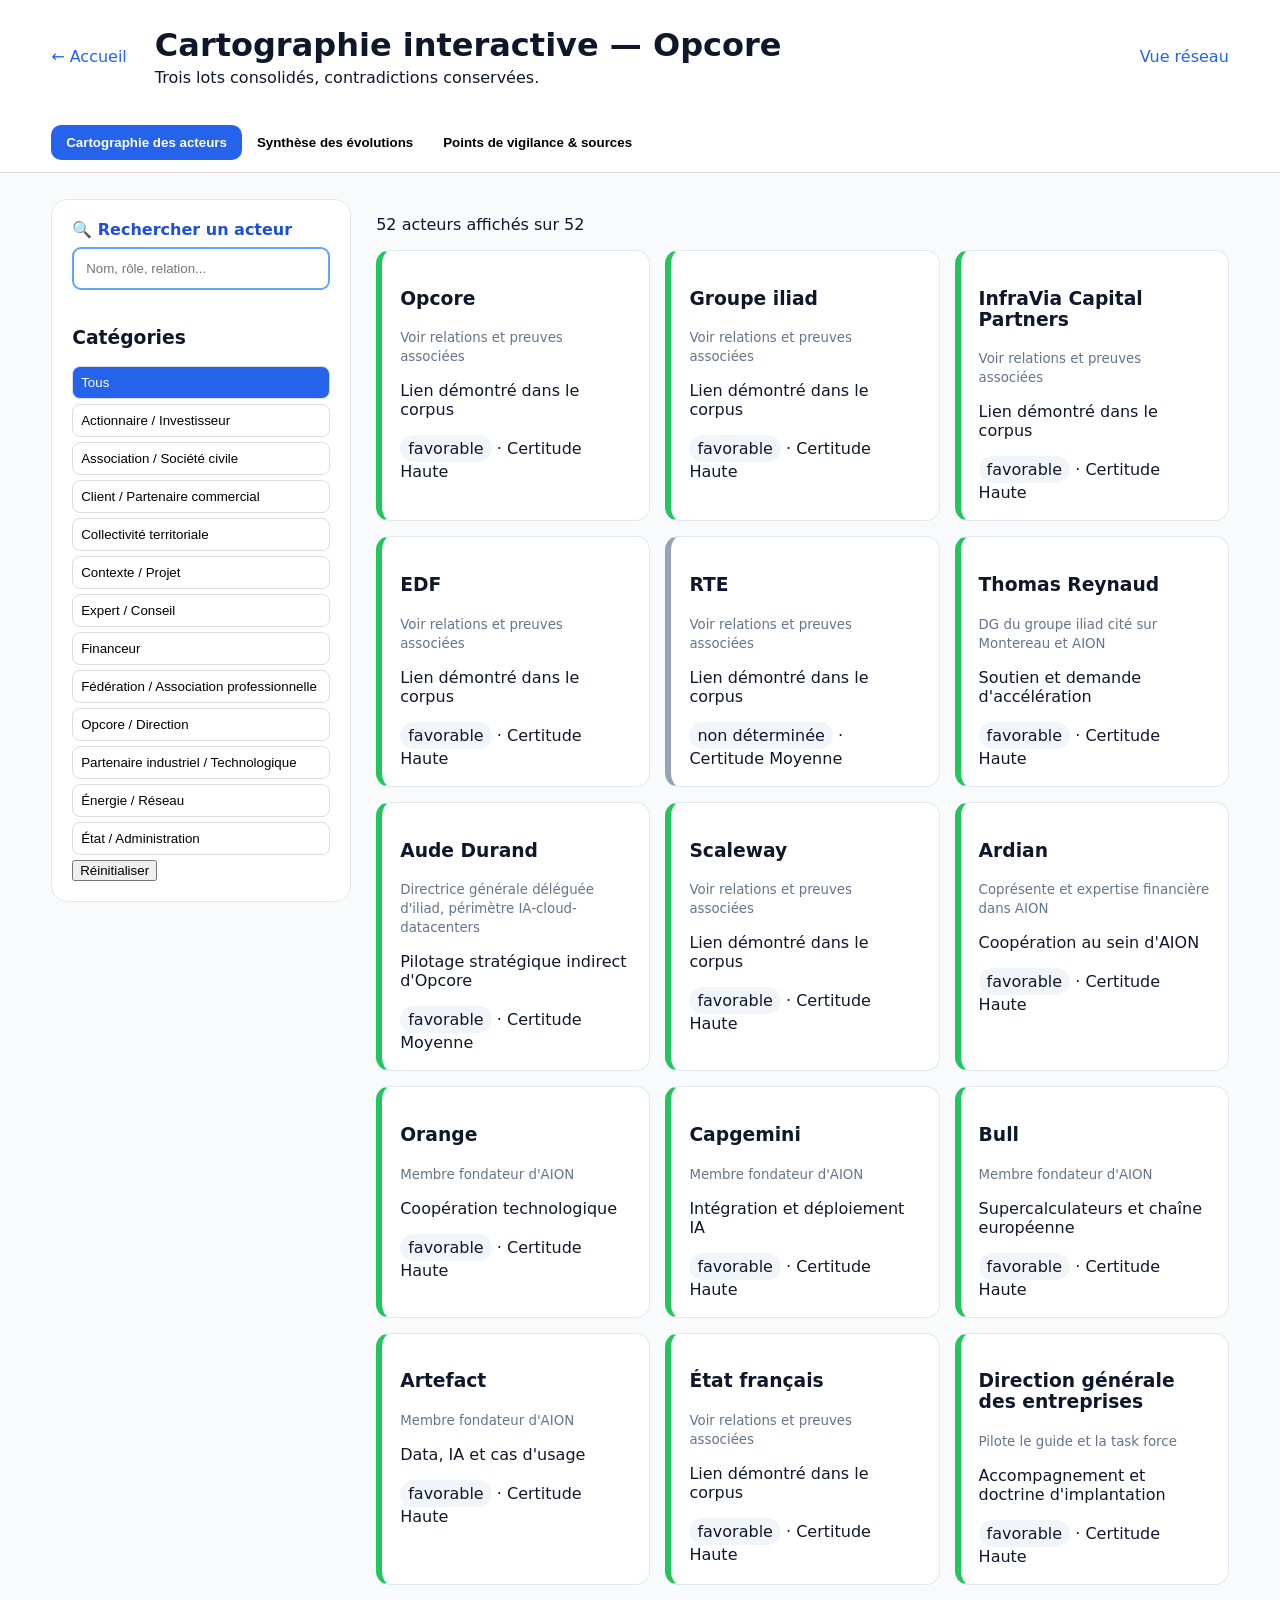
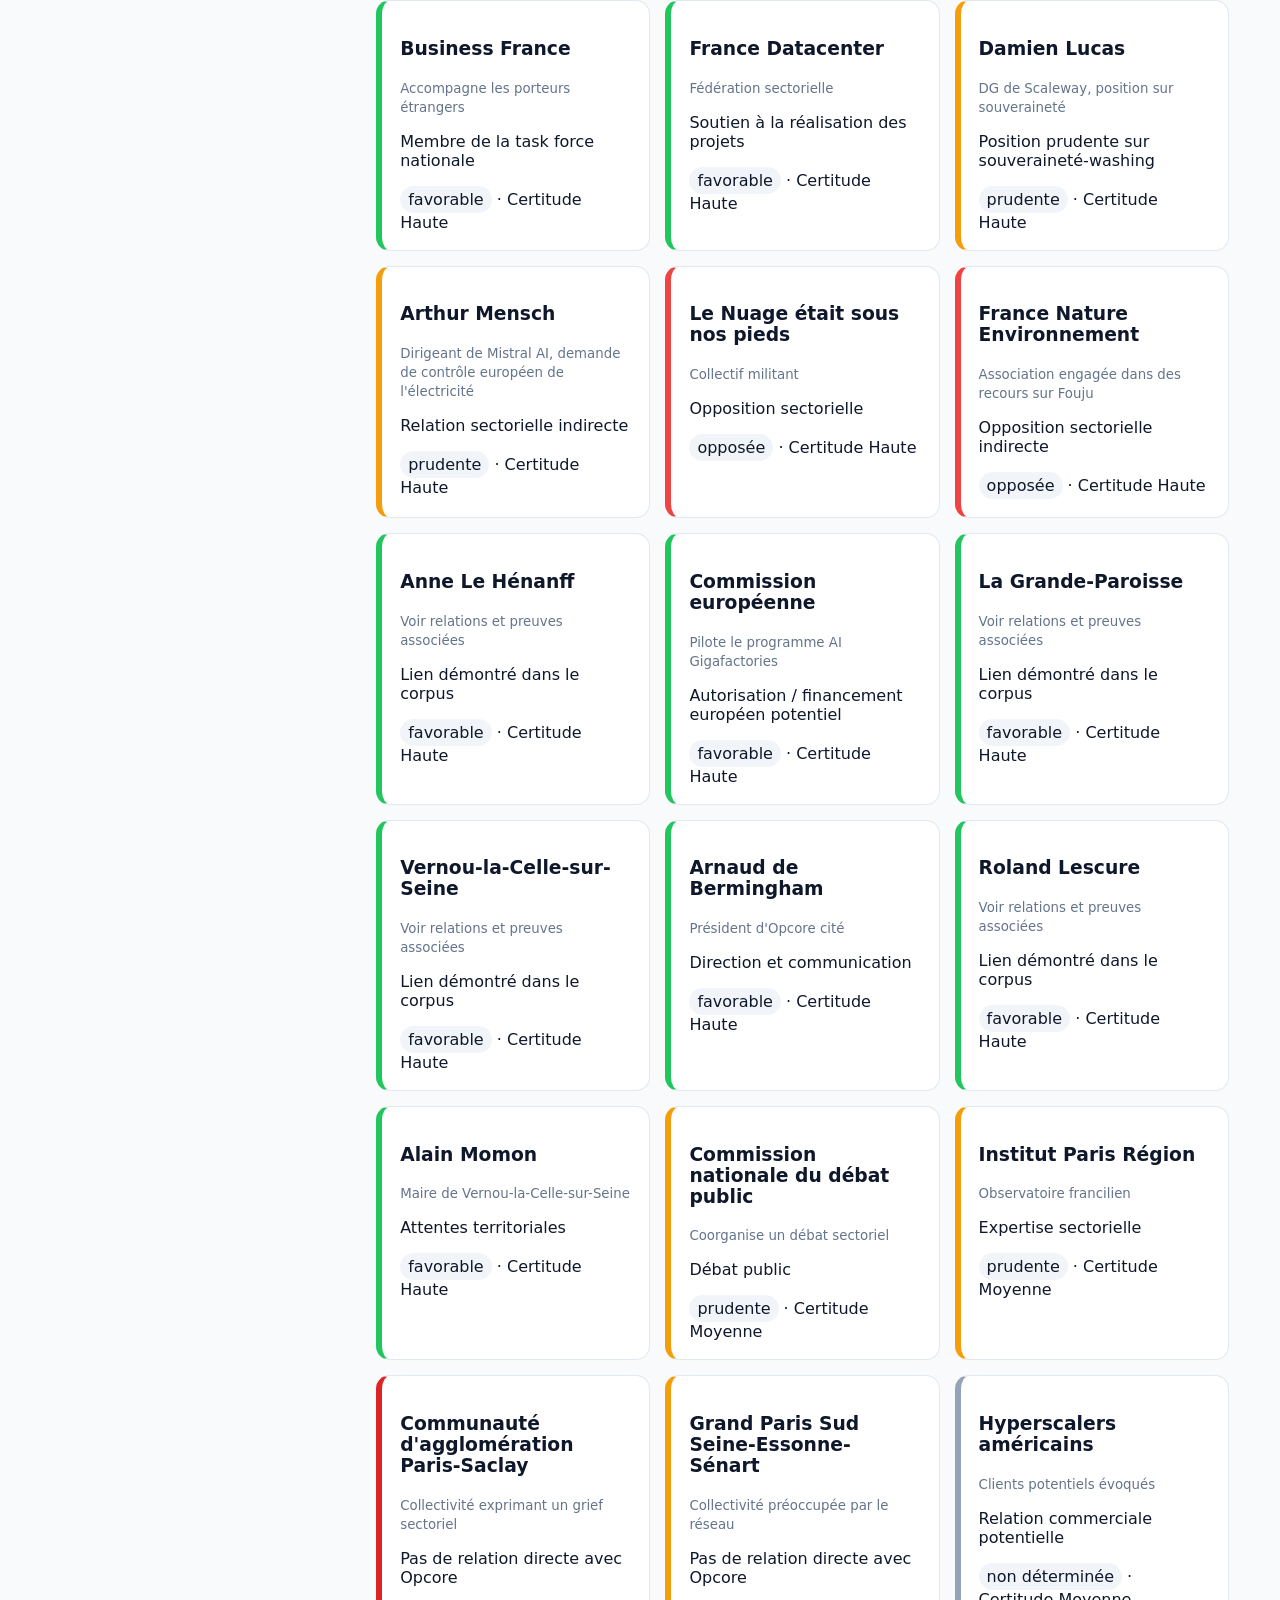
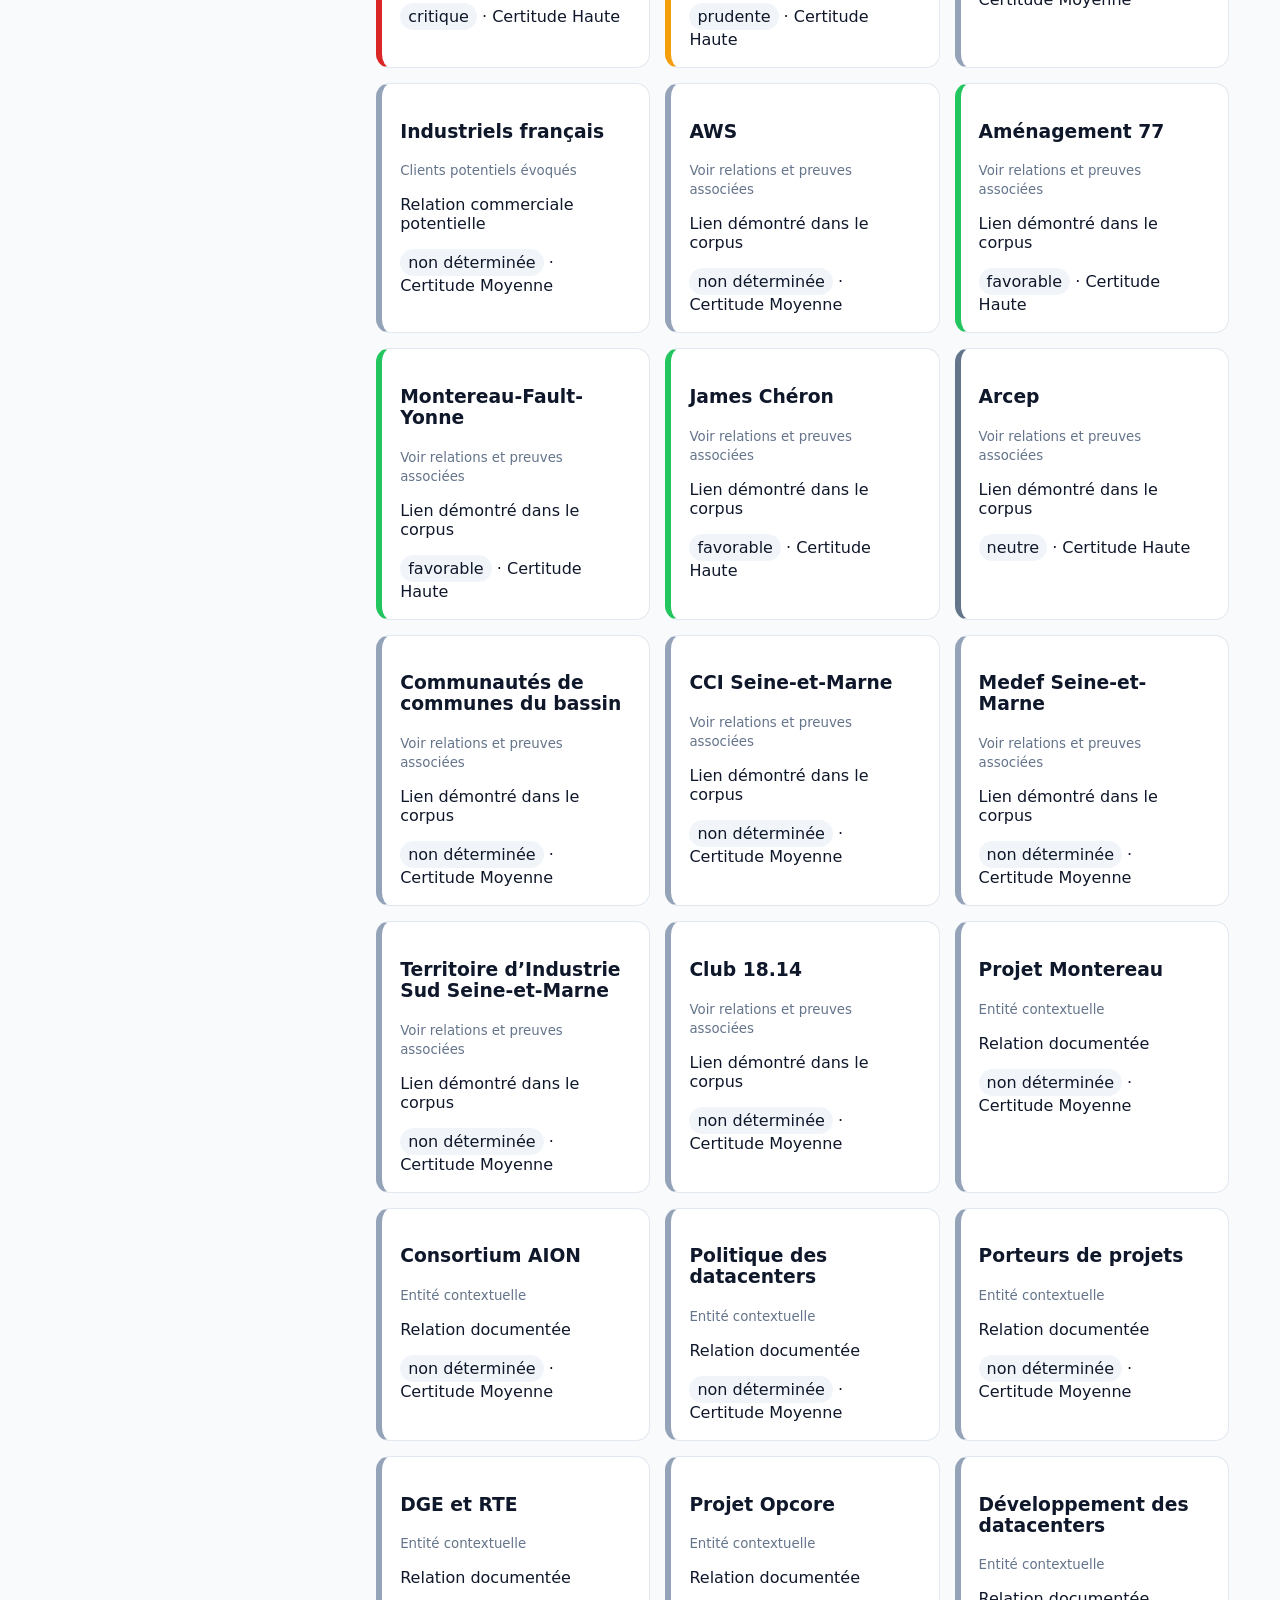
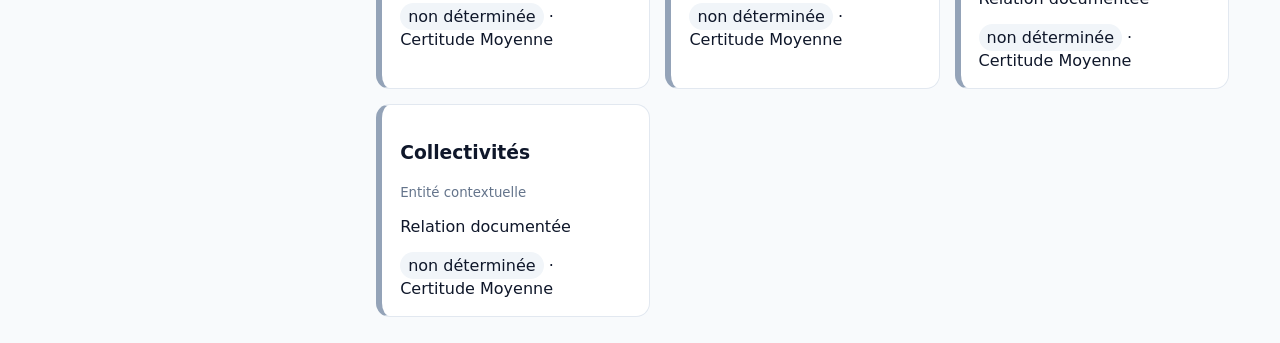
==== apps/cards/index.html @ ae8292eb "Add files via upload" ====
<!doctype html><html lang="fr"><head><meta charset="utf-8"><meta name="viewport" content="width=device-width,initial-scale=1"><title>Cartes Opcore</title><link rel="stylesheet" href="../../assets/css/common.css"><link rel="stylesheet" href="../../assets/css/cards.css"></head><body><header><a href="../../">← Accueil</a><div><h1>Cartographie interactive — Opcore</h1><p>Trois lots consolidés, contradictions conservées.</p></div><a href="../network/">Vue réseau</a></header><nav><button class="active" data-tab="actors">Cartographie des acteurs</button><button data-tab="dynamics">Synthèse des évolutions</button><button data-tab="watch">Points de vigilance & sources</button></nav><section id="actors" class="tab active"><div class="layout"><aside><label>🔍 Rechercher un acteur<input id="search" placeholder="Nom, rôle, relation..."></label><h3>Catégories</h3><div id="filters"></div><button id="reset">Réinitialiser</button></aside><main><p id="count"></p><div id="grid"></div></main></div></section><section id="dynamics" class="tab"><div id="dyn"></div></section><section id="watch" class="tab"><div class="panel"><h2>Points de vigilance</h2><div id="vigs"></div></div><div class="panel"><h2>Sources</h2><div id="srcs"></div></div></section><dialog id="modal"><button id="close">×</button><div id="detail"></div></dialog><script src="../../assets/js/data-loader.js"></script><script src="../../assets/js/cards.js"></script></body></html>
---- assets/css/common.css ----
*{box-sizing:border-box}body{margin:0;font-family:Inter,system-ui;color:#0f172a;background:#f8fafc}a{color:#2563eb;text-decoration:none}.landing{min-height:100vh;display:grid;place-items:center;background:radial-gradient(circle at top,#dbeafe,#f8fafc 55%)}.landing main{max-width:950px;padding:30px}.landing span{color:#2563eb;font-weight:800}.landing h1{font-size:clamp(2.5rem,6vw,5rem);line-height:1}.landing p{font-size:1.2rem;color:#64748b}.choices{display:grid;grid-template-columns:1fr 1fr;gap:20px}.choices a{background:#fff;padding:28px;border-radius:20px;box-shadow:0 15px 40px #0f172a18}.choices b,.choices small{display:block}.choices b{font-size:1.4rem;color:#0f172a}.choices small{color:#64748b;margin-top:8px}@media(max-width:700px){.choices{grid-template-columns:1fr}}
---- assets/css/cards.css ----
header{display:flex;gap:24px;align-items:center;padding:22px 4vw;background:white}header div{flex:1}header h1,header p{margin:4px}nav{padding:12px 4vw;background:white;border-bottom:1px solid #ddd}nav button{padding:10px 15px;border:0;border-radius:10px;background:none;font-weight:700}nav button.active{background:#2563eb;color:white}.tab{display:none;padding:26px 4vw}.tab.active{display:block}.layout{display:grid;grid-template-columns:300px 1fr;gap:25px}aside,.panel{background:white;padding:20px;border-radius:16px;border:1px solid #e2e8f0}aside{align-self:start;position:sticky;top:15px}aside label{font-weight:800;color:#1d4ed8}input{width:100%;padding:12px;margin:8px 0 18px;border:2px solid #60a5fa;border-radius:9px}.filter{display:block;width:100%;text-align:left;padding:8px;margin:5px 0;border:1px solid #ddd;border-radius:8px;background:white}.filter.active{background:#2563eb;color:white}#grid,#dyn{display:grid;grid-template-columns:repeat(auto-fill,minmax(250px,1fr));gap:15px}.card,.dynamic,.vig,.source{background:white;border:1px solid #e2e8f0;border-radius:14px;padding:18px}.card{cursor:pointer;border-left:6px solid var(--color)}.card small{color:#64748b}.badge{display:inline-block;padding:4px 8px;border-radius:99px;background:#f1f5f9}.panel{margin-bottom:20px}.vig,.source{margin:10px 0}dialog{width:min(760px,94%);border:0;border-radius:18px;padding:25px}#close{float:right}@media(max-width:800px){.layout{grid-template-columns:1fr}aside{position:static}}
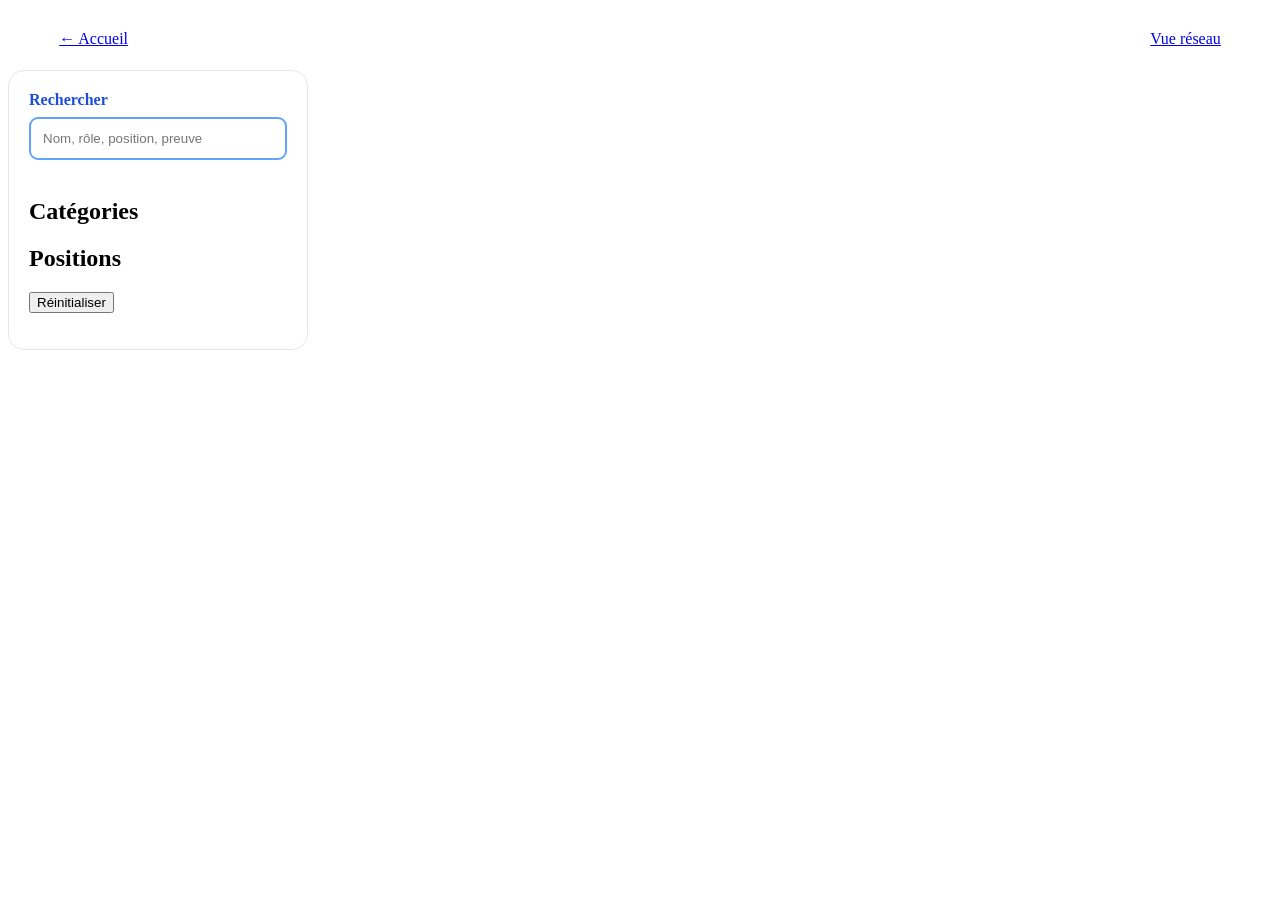
==== commit fd27b704: "Update index.html" ====
--- a/apps/cards/index.html
+++ b/apps/cards/index.html
@@ -1 +1 @@
-<!doctype html><html lang="fr"><head><meta charset="utf-8"><meta name="viewport" content="width=device-width,initial-scale=1"><title>Cartes Opcore</title><link rel="stylesheet" href="../../assets/css/common.css"><link rel="stylesheet" href="../../assets/css/cards.css"></head><body><header><a href="../../">← Accueil</a><div><h1>Cartographie interactive — Opcore</h1><p>Trois lots consolidés, contradictions conservées.</p></div><a href="../network/">Vue réseau</a></header><nav><button class="active" data-tab="actors">Cartographie des acteurs</button><button data-tab="dynamics">Synthèse des évolutions</button><button data-tab="watch">Points de vigilance & sources</button></nav><section id="actors" class="tab active"><div class="layout"><aside><label>🔍 Rechercher un acteur<input id="search" placeholder="Nom, rôle, relation..."></label><h3>Catégories</h3><div id="filters"></div><button id="reset">Réinitialiser</button></aside><main><p id="count"></p><div id="grid"></div></main></div></section><section id="dynamics" class="tab"><div id="dyn"></div></section><section id="watch" class="tab"><div class="panel"><h2>Points de vigilance</h2><div id="vigs"></div></div><div class="panel"><h2>Sources</h2><div id="srcs"></div></div></section><dialog id="modal"><button id="close">×</button><div id="detail"></div></dialog><script src="../../assets/js/data-loader.js"></script><script src="../../assets/js/cards.js"></script></body></html>+<!doctype html><html lang="fr"><head><meta charset="utf-8"><meta name="viewport" content="width=device-width,initial-scale=1"><title>Vue en cartes — Opcore</title><link rel="stylesheet" href="../../assets/css/cards.css"></head><body><header><a href="../../">← Accueil</a><div><h1 id="title"></h1><p id="subtitle"></p></div><a class="switch" href="../network/">Vue réseau</a></header><main class="layout"><aside><label>Rechercher<input id="search" type="search" placeholder="Nom, rôle, position, preuve"></label><section><h2>Catégories</h2><div id="categories"></div></section><section><h2>Positions</h2><div id="stances"></div></section><button id="reset">Réinitialiser</button><p class="data-notice" id="notice"></p></aside><section><p id="count"></p><div id="grid" class="grid"></div></section></main><dialog id="dialog"><button class="close" aria-label="Fermer">×</button><div id="detail"></div></dialog><script type="module" src="../../assets/js/cards.js"></script></body></html>
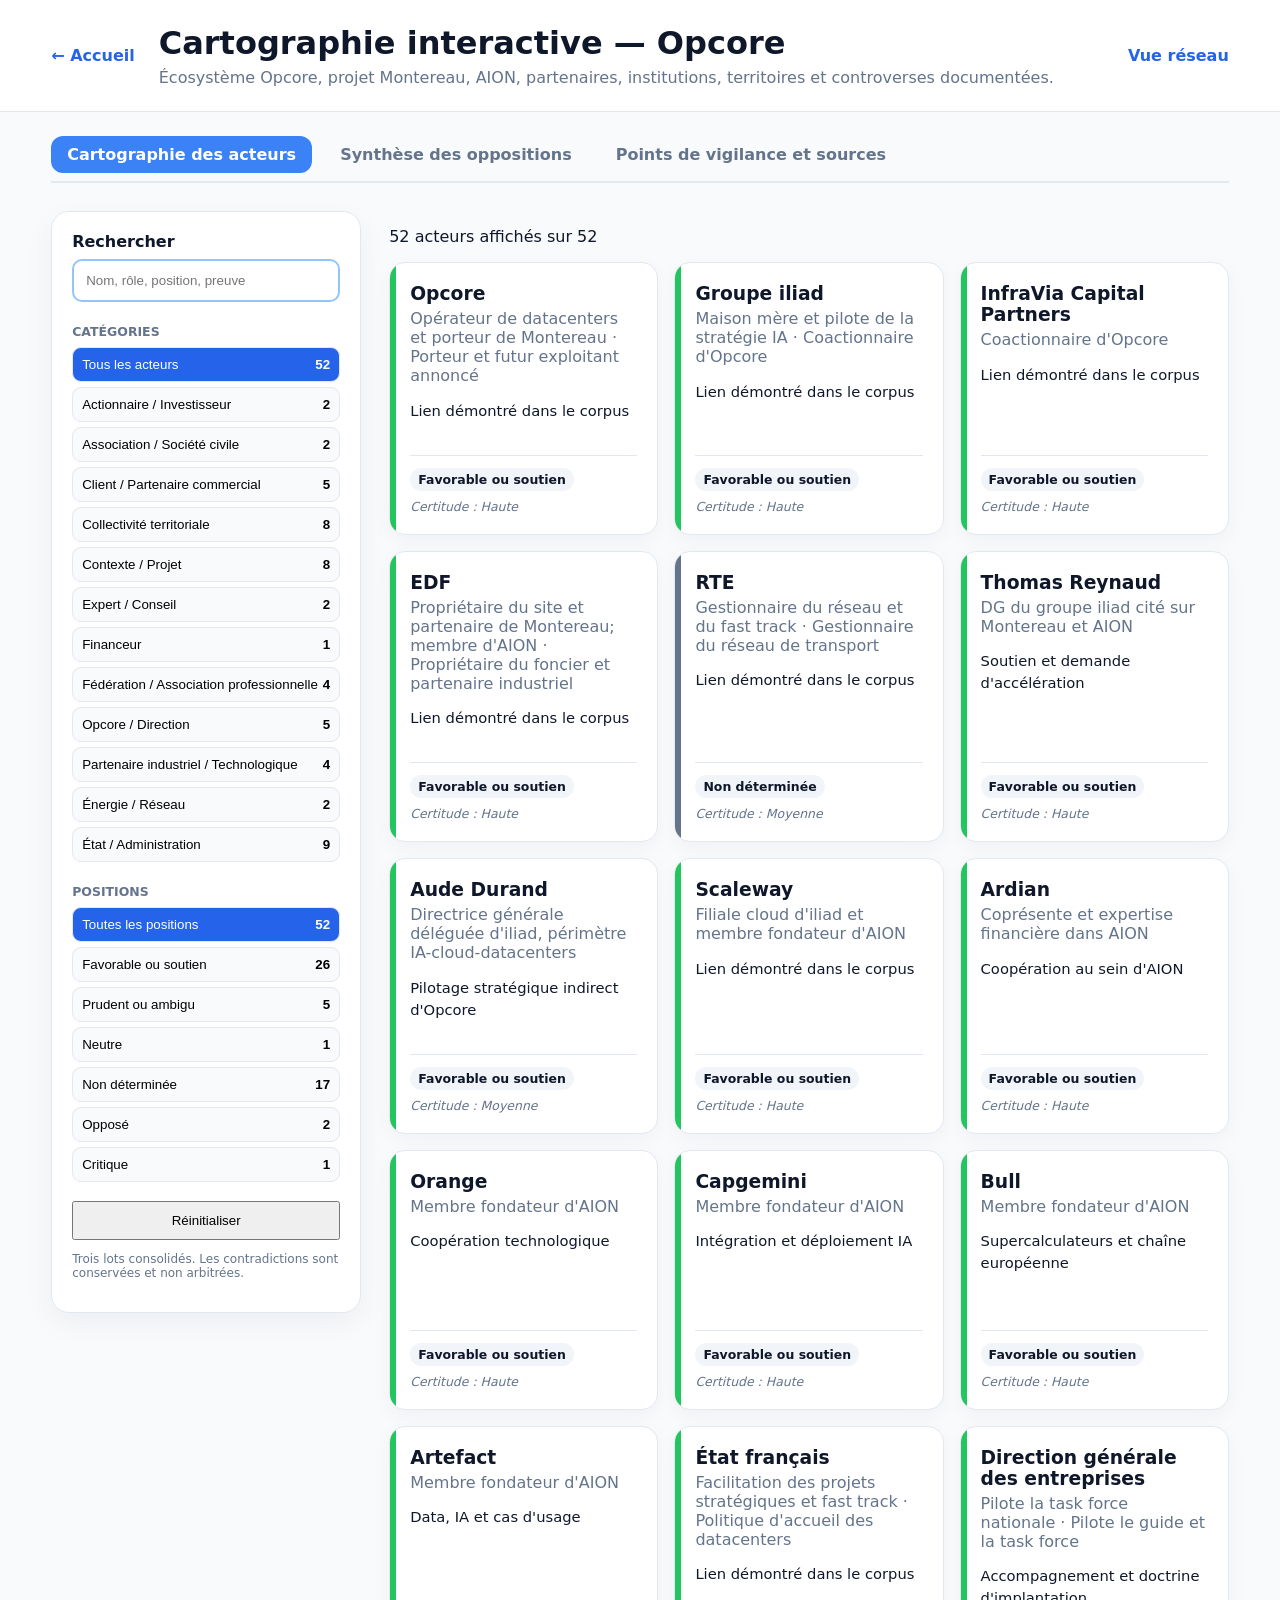
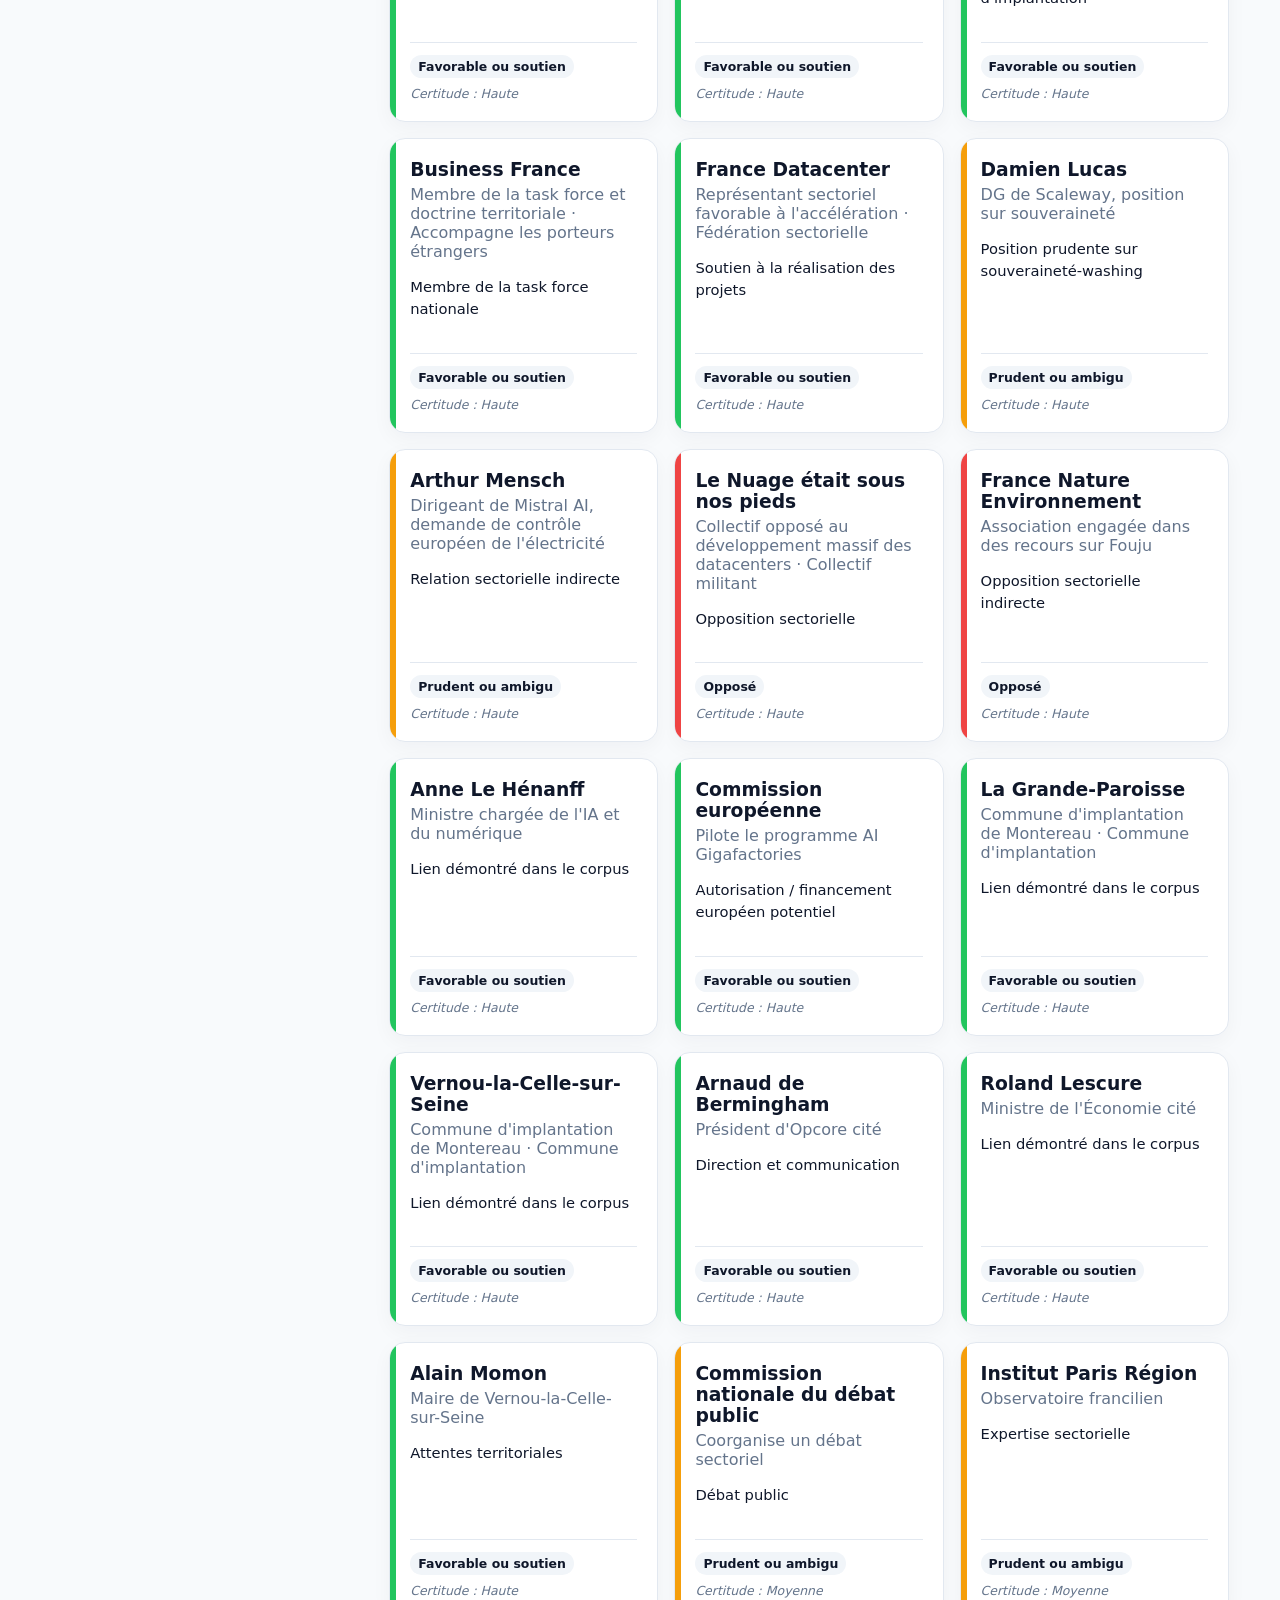
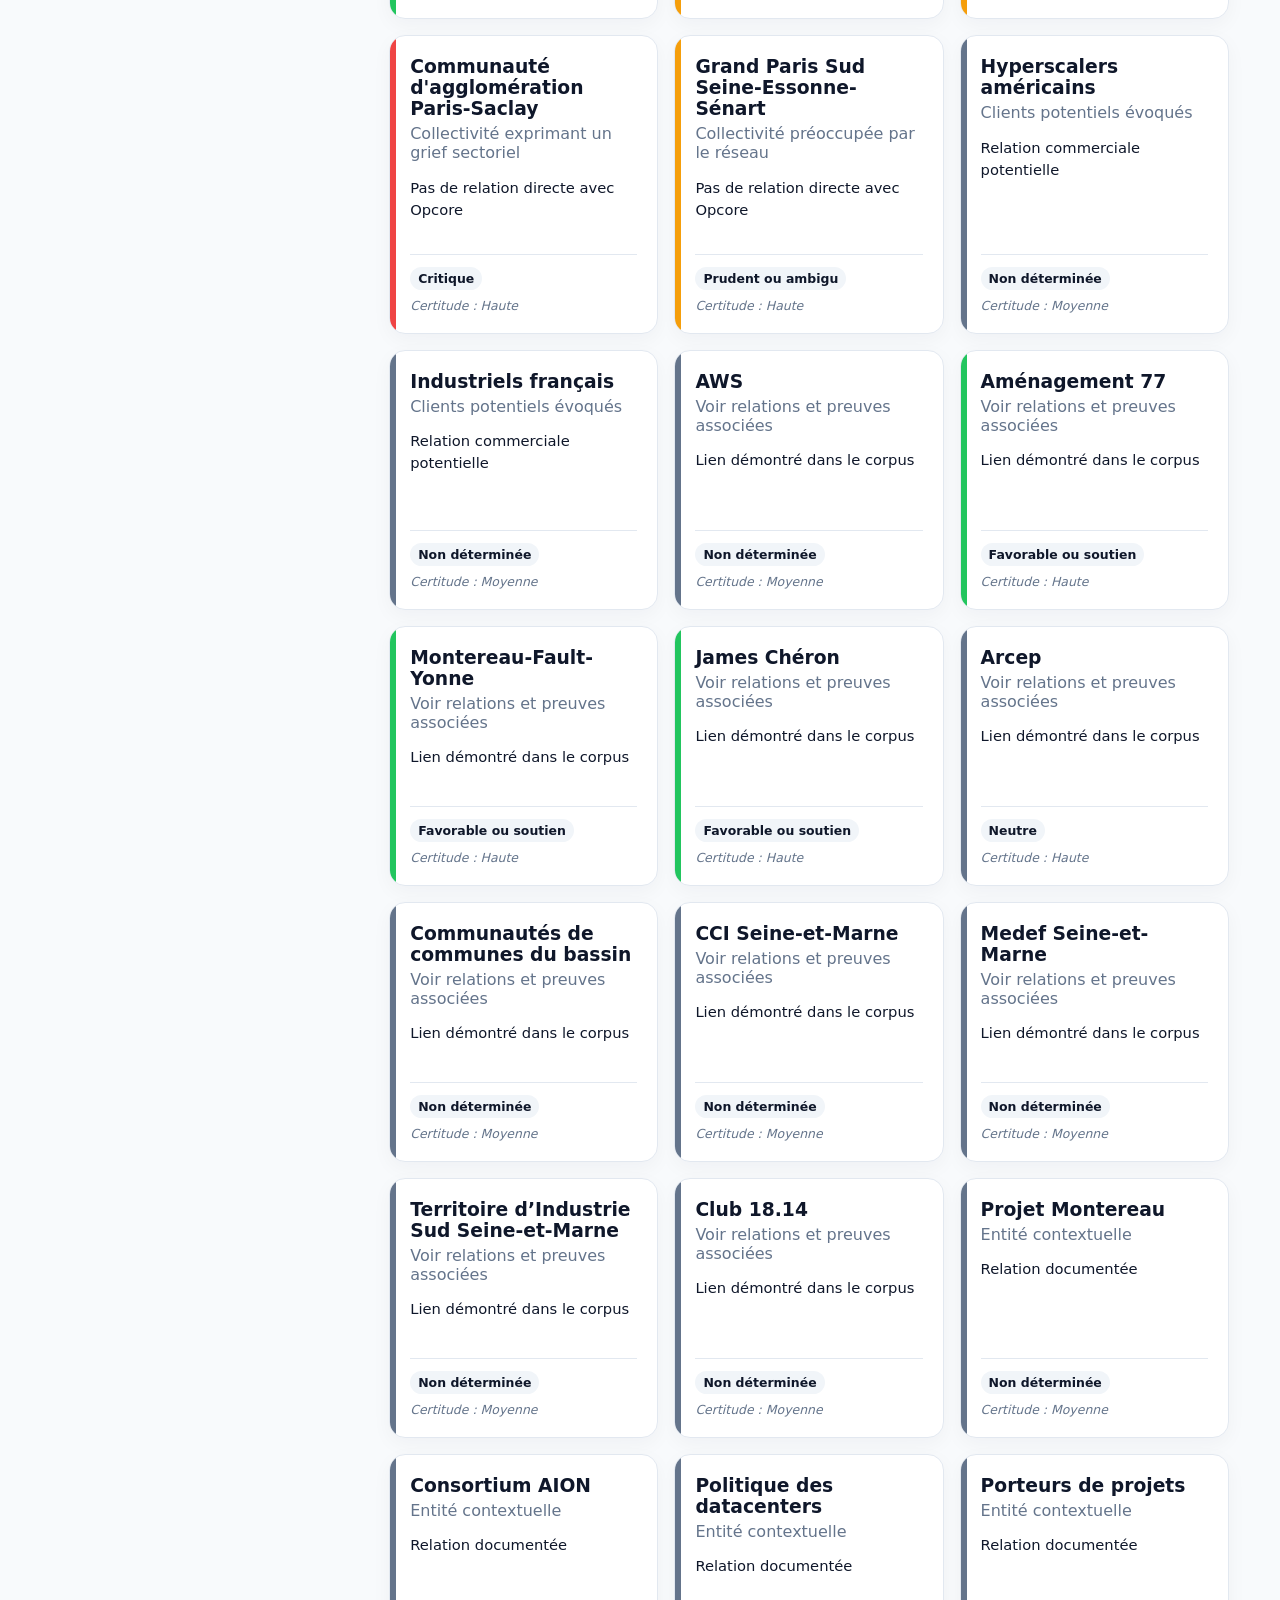
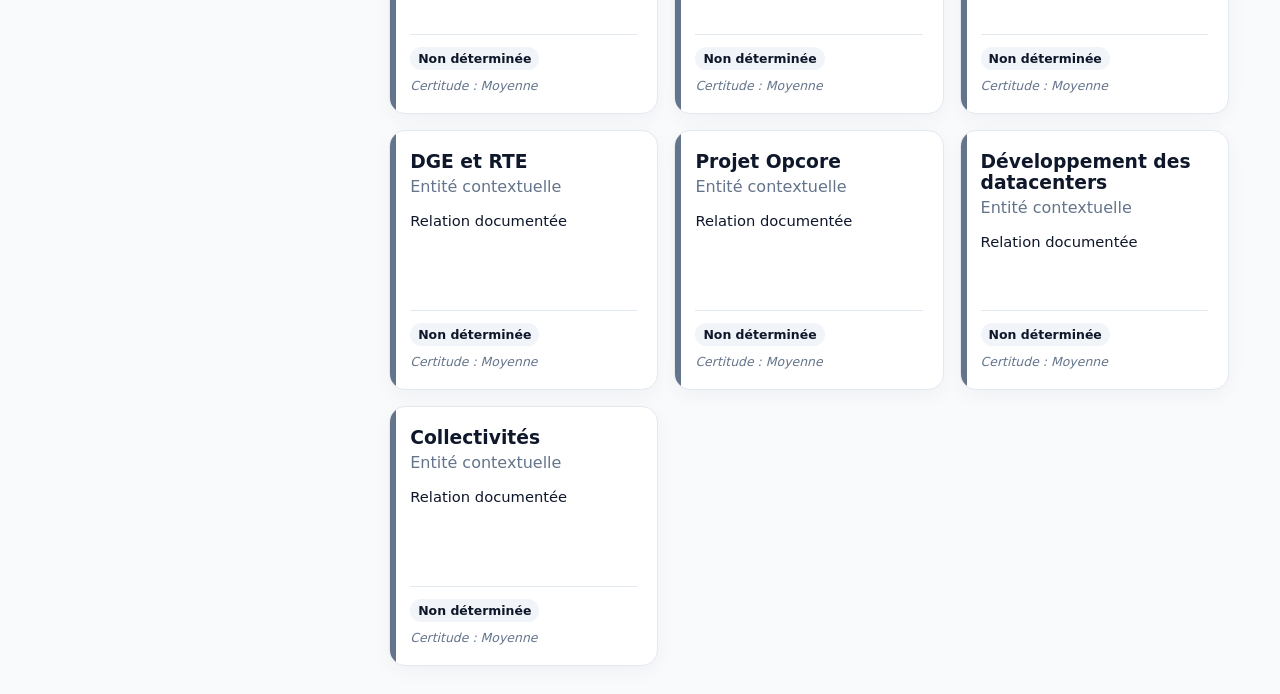
==== commit 9fc49158: "Add files via upload" ====
--- a/apps/cards/index.html
+++ b/apps/cards/index.html
@@ -1 +1,17 @@
-<!doctype html><html lang="fr"><head><meta charset="utf-8"><meta name="viewport" content="width=device-width,initial-scale=1"><title>Vue en cartes — Opcore</title><link rel="stylesheet" href="../../assets/css/cards.css"></head><body><header><a href="../../">← Accueil</a><div><h1 id="title"></h1><p id="subtitle"></p></div><a class="switch" href="../network/">Vue réseau</a></header><main class="layout"><aside><label>Rechercher<input id="search" type="search" placeholder="Nom, rôle, position, preuve"></label><section><h2>Catégories</h2><div id="categories"></div></section><section><h2>Positions</h2><div id="stances"></div></section><button id="reset">Réinitialiser</button><p class="data-notice" id="notice"></p></aside><section><p id="count"></p><div id="grid" class="grid"></div></section></main><dialog id="dialog"><button class="close" aria-label="Fermer">×</button><div id="detail"></div></dialog><script type="module" src="../../assets/js/cards.js"></script></body></html>
+<!doctype html><html lang="fr"><head><meta charset="utf-8"><meta name="viewport" content="width=device-width,initial-scale=1"><title>Vue en cartes — Opcore</title><link rel="stylesheet" href="../../assets/css/cards.css?v=20261006-tabs"></head><body><header><a href="../../">← Accueil</a><div><h1 id="title"></h1><p id="subtitle"></p></div><a class="switch" href="../network/">Vue réseau</a></header>
+<nav class="tabs" role="tablist" aria-label="Navigation de la vue cartes">
+  <button id="tab-button-carto" class="tab-btn active" type="button" role="tab" data-tab="carto" aria-controls="tab-carto" aria-selected="true">Cartographie des acteurs</button>
+  <button id="tab-button-griefs" class="tab-btn" type="button" role="tab" data-tab="griefs" aria-controls="tab-griefs" aria-selected="false" tabindex="-1">Synthèse des oppositions</button>
+  <button id="tab-button-vigilance" class="tab-btn" type="button" role="tab" data-tab="vigilance" aria-controls="tab-vigilance" aria-selected="false" tabindex="-1">Points de vigilance et sources</button>
+</nav>
+<section id="tab-carto" class="tab-content active" role="tabpanel" aria-labelledby="tab-button-carto">
+<main class="layout"><aside><label>Rechercher<input id="search" type="search" placeholder="Nom, rôle, position, preuve"></label><section><h2>Catégories</h2><div id="categories"></div></section><section><h2>Positions</h2><div id="stances"></div></section><button id="reset">Réinitialiser</button><p class="data-notice" id="notice"></p></aside><section><p id="count"></p><div id="grid" class="grid"></div></section></main></section>
+<section id="tab-griefs" class="tab-content editorial-tab" role="tabpanel" aria-labelledby="tab-button-griefs" hidden>
+  <article class="list-card"><h2>Synthèse des oppositions</h2><p id="griefs-intro"></p></article>
+  <div id="griefs-grid" class="griefs-grid"></div>
+</section>
+<section id="tab-vigilance" class="tab-content editorial-tab" role="tabpanel" aria-labelledby="tab-button-vigilance" hidden>
+  <article class="list-card"><h2>Points de vigilance majeurs</h2><p id="vigilance-count" class="muted"></p><div id="vigilance-list"></div></article>
+  <article class="list-card"><h2>Sources répertoriées</h2><p id="sources-count" class="muted"></p><div id="sources-list"></div></article>
+</section>
+<dialog id="dialog"><button class="close" aria-label="Fermer">×</button><div id="detail"></div></dialog><script type="module" src="../../assets/js/cards.js?v=20261006-tabs"></script></body></html>
--- a/assets/css/cards.css
+++ b/assets/css/cards.css
@@ -1 +1,16 @@
-header{display:flex;gap:24px;align-items:center;padding:22px 4vw;background:white}header div{flex:1}header h1,header p{margin:4px}nav{padding:12px 4vw;background:white;border-bottom:1px solid #ddd}nav button{padding:10px 15px;border:0;border-radius:10px;background:none;font-weight:700}nav button.active{background:#2563eb;color:white}.tab{display:none;padding:26px 4vw}.tab.active{display:block}.layout{display:grid;grid-template-columns:300px 1fr;gap:25px}aside,.panel{background:white;padding:20px;border-radius:16px;border:1px solid #e2e8f0}aside{align-self:start;position:sticky;top:15px}aside label{font-weight:800;color:#1d4ed8}input{width:100%;padding:12px;margin:8px 0 18px;border:2px solid #60a5fa;border-radius:9px}.filter{display:block;width:100%;text-align:left;padding:8px;margin:5px 0;border:1px solid #ddd;border-radius:8px;background:white}.filter.active{background:#2563eb;color:white}#grid,#dyn{display:grid;grid-template-columns:repeat(auto-fill,minmax(250px,1fr));gap:15px}.card,.dynamic,.vig,.source{background:white;border:1px solid #e2e8f0;border-radius:14px;padding:18px}.card{cursor:pointer;border-left:6px solid var(--color)}.card small{color:#64748b}.badge{display:inline-block;padding:4px 8px;border-radius:99px;background:#f1f5f9}.panel{margin-bottom:20px}.vig,.source{margin:10px 0}dialog{width:min(760px,94%);border:0;border-radius:18px;padding:25px}#close{float:right}@media(max-width:800px){.layout{grid-template-columns:1fr}aside{position:static}}+:root{--blue:#2563eb;--border:#e2e8f0}*{box-sizing:border-box}body{margin:0;font-family:Inter,system-ui,sans-serif;background:#f8fafc;color:#0f172a}header{display:flex;align-items:center;gap:24px;padding:24px 4vw;background:white;border-bottom:1px solid var(--border)}header div{flex:1}header h1{margin:0 0 6px}header p{margin:0;color:#64748b}.switch,header>a{color:var(--blue);font-weight:700;text-decoration:none}.layout{display:grid;grid-template-columns:310px 1fr;gap:28px;padding:28px 4vw}aside{position:sticky;top:18px;align-self:start;background:white;border:1px solid var(--border);border-radius:18px;padding:20px;box-shadow:0 10px 30px #0f172a0d}label{font-weight:800}input{width:100%;margin-top:8px;padding:12px;border:2px solid #93c5fd;border-radius:10px}aside h2{font-size:.78rem;text-transform:uppercase;color:#64748b;margin:22px 0 8px}.filter{width:100%;display:flex;justify-content:space-between;margin:5px 0;padding:9px;border:1px solid var(--border);background:#f8fafc;border-radius:9px;cursor:pointer}.filter.active{background:var(--blue);color:white}#reset{width:100%;padding:10px;margin-top:14px}.data-notice{font-size:.75rem;color:#64748b}.grid{display:grid;grid-template-columns:repeat(auto-fill,minmax(245px,1fr));gap:16px}.card{position:relative;display:flex;flex-direction:column;background:white;border:1px solid var(--border);border-radius:16px;padding:20px;min-height:260px;box-shadow:0 6px 20px #0f172a0a;cursor:pointer;overflow:hidden;transition:transform .2s,box-shadow .2s}.card:before{content:"";position:absolute;inset:0 auto 0 0;width:6px;background:var(--stance)}.card:hover{transform:translateY(-3px);box-shadow:0 12px 30px #0f172a14}.card h3{margin:0 0 5px}.role,.muted{color:#64748b}.position{font-size:.92rem;line-height:1.5;flex:1}.footer{display:flex;flex-direction:column;align-items:flex-start;gap:8px;margin-top:18px;padding-top:12px;border-top:1px solid var(--border);font-size:.78rem}.badge{display:inline-flex;padding:4px 8px;border-radius:999px;background:#f1f5f9;font-weight:800}.footer span:last-child{display:block;color:#64748b;font-style:italic}dialog{width:min(760px,calc(100% - 28px));border:0;border-radius:20px;padding:28px;box-shadow:0 30px 80px #0f172a55}dialog::backdrop{background:#0f172a99}.close{float:right;border:0;background:#e2e8f0;border-radius:50%;width:34px;height:34px}.proof{padding:12px;margin:10px 0;background:#f8fafc;border-left:4px solid var(--blue);border-radius:8px}.relation{padding:12px;border:1px solid var(--border);border-radius:10px;margin:8px 0}.relation button{border:0;background:none;color:var(--blue);font-weight:800;cursor:pointer}@media(max-width:850px){.layout{grid-template-columns:1fr}aside{position:static}header{align-items:flex-start;flex-wrap:wrap}}
+
+/* Onglets et synthèses : ajout isolé, styles des cartes et du réseau conservés. */
+.tabs{display:flex;flex-wrap:wrap;gap:12px;margin:24px 4vw 0;border-bottom:2px solid var(--border);padding-bottom:8px}
+.tab-btn{border:0;border-radius:12px;padding:9px 16px;background:transparent;color:#64748b;font:inherit;font-weight:700;cursor:pointer;transition:.2s}
+.tab-btn:hover{background:var(--border);color:#0f172a}.tab-btn.active{background:#3b82f6;color:#fff}.tab-btn:focus-visible{outline:3px solid #93c5fd;outline-offset:2px}
+.tab-content[hidden]{display:none!important}.tab-content.active{display:block}.editorial-tab{padding:28px 4vw}
+.griefs-grid{display:grid;grid-template-columns:repeat(auto-fit,minmax(min(380px,100%),1fr));gap:24px}
+.grief-card,.list-card{border:1px solid var(--border);border-radius:12px;padding:28px;background:#fff;box-shadow:0 4px 6px -1px #0000000d,0 2px 4px -2px #0000000d;min-width:0}
+.grief-card h2,.list-card h2{margin:0 0 16px}.grief-card h2{font-size:1.25rem}.grief-card p{margin:0;color:#334155;line-height:1.65}.list-card{margin-bottom:24px}
+.vigilance-item,.source-item{padding:16px 0;border-bottom:1px solid var(--border)}.vigilance-item:last-child,.source-item:last-child{border-bottom:0}
+.vigilance-item h3,.source-item h3{margin:0 0 6px;font-size:1rem}.vigilance-item p{margin:6px 0;color:#475569;line-height:1.6}
+.source-meta,.vigilance-meta{color:#64748b;font-size:.8rem}.source-link,.editorial-tab a{color:#1d4ed8}.source-link{font-weight:700}
+.source-status{display:inline-flex;margin-top:7px;border-radius:999px;padding:3px 8px;background:#fef3c7;color:#92400e;font-size:.75rem;font-weight:700}
+.editorial-tab .proof,.editorial-tab .source-item{overflow-wrap:anywhere}.editorial-tab .proof{line-height:1.5}.editorial-tab .proof small{display:block;margin-top:6px}
+@media(max-width:650px){.tab-btn{flex:1 1 100%}.grief-card,.list-card{padding:20px}}
